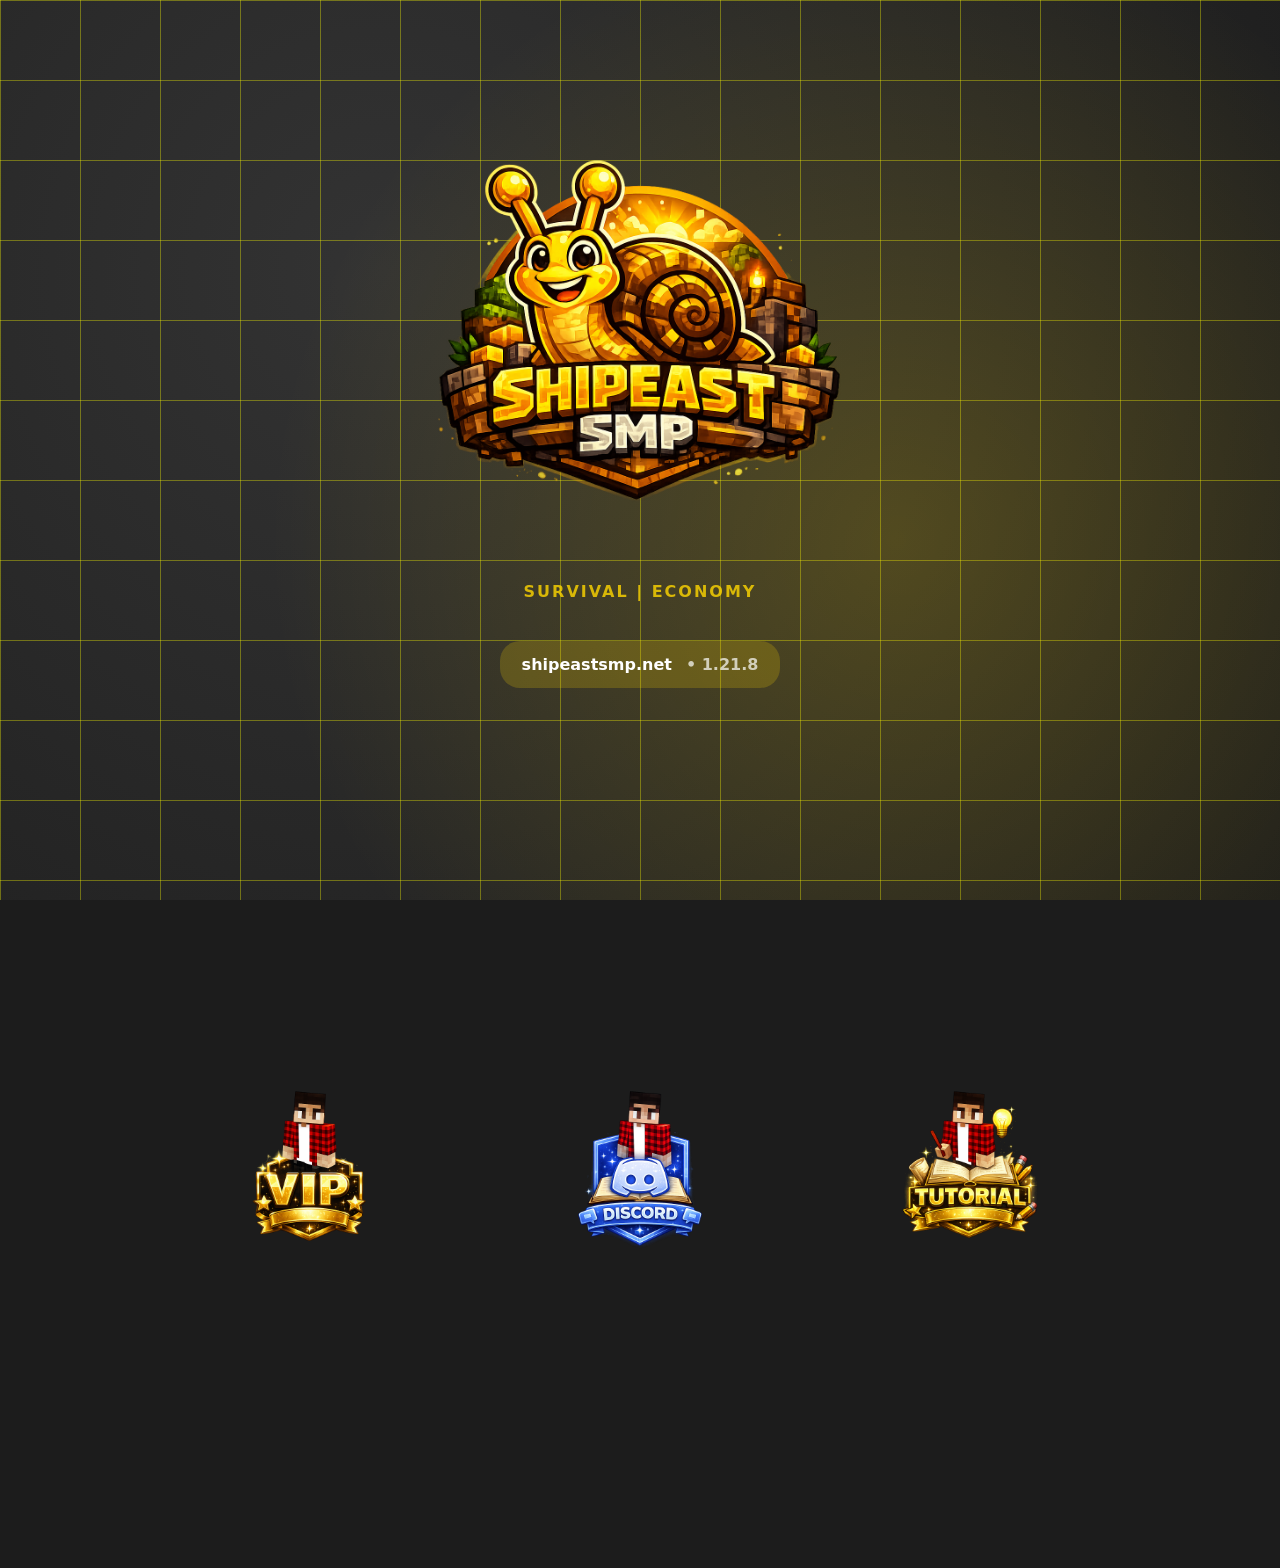
==== index.html @ 91d230ee "Refactor card styles and image handling in index.html Updated card styles for better responsiveness " ====
<!DOCTYPE html>
<html lang="cs">
<head>
<meta charset="UTF-8">
<meta name="viewport" content="width=device-width, initial-scale=1.0">
<title>Shipeast SMP</title>
<style>
*{box-sizing:border-box;margin:0;padding:0;font-family:Inter,system-ui,sans-serif}
body{min-height:100vh;background:#1c1c1c;overflow-y:auto}

/* ===== BACKGROUND ===== */
.bg{
 position:fixed;inset:0;
 background: linear-gradient(90deg,rgba(255,255,0,.35) 1px,transparent 1px), 
            linear-gradient(180deg,rgba(255,255,0,.35) 1px,transparent 1px),
            radial-gradient(circle at 30% 30%,#333,#1c1c1c);
 background-size:80px 80px,80px 80px,cover;
 animation:gridMove 25s linear infinite;
}
.bg::after{
 content:"";position:absolute;inset:0;
 background:radial-gradient(circle at 70% 60%,rgba(255,215,0,.2),transparent 60%);
 animation:pulse 6s ease-in-out infinite alternate;
}
@keyframes gridMove{
0%{background-position:0 0,0 0,center}
100%{background-position:400px 240px,240px 400px,center}
}
@keyframes pulse{from{opacity:.2}to{opacity:.5}}

/* ===== CENTER ===== */
.wrapper{
 position:relative;z-index:2; min-height:100%;
 display:flex; flex-direction:column;
 align-items:center; justify-content:flex-start; gap:40px;
 padding-top:120px;
}
.logo-wrapper {
 display: flex; flex-direction: column; align-items: center;
 animation: logoFloat 4.5s ease-in-out infinite;
}
.logo-wrapper img { width: clamp(320px, 45vw, 450px); height: auto; margin-bottom: 12px; }
.logo-wrapper small { font-size: 16px; font-weight: 600; letter-spacing: 2px; color: rgba(255,215,0,0.8); }
@keyframes logoFloat {0%,100%{transform:translateY(0)}50%{transform:translateY(-10px)}}
.server-box{ display:flex;gap:14px;align-items:center; padding:14px 22px; background:rgba(255,215,0,.2); border-radius:20px; font-weight:800; color:#fff; cursor:pointer; }
.server-box span{opacity:.7;font-weight:600}

/* ===== BUTTON GRID ===== */
.grid{ display:grid; grid-template-columns:repeat(3,1fr); gap:28px; max-width:960px; margin-top:40px; }
.card{
    height:800px; /* vyšší karta pro PC */
    border-radius:32px;
    display:flex;
    flex-direction:column;
    align-items:center;
    justify-content:center;
    cursor:pointer;
    transition:.4s cubic-bezier(.2,.8,.2,1);
}
.card:hover{transform:translateY(-14px)}
.card img{
    max-width:90%;   /* zvětšení obrázku v rámci karty */
    max-height:90%;
    object-fit:contain;
    border-radius:0;
}

/* ===== MOBILE ===== */
@media(max-width:900px){
 .grid{grid-template-columns:1fr}
 .card{height:300px;} /* původní výška pro mobil */
 .card img{max-width:100%; max-height:100%;} /* obrázek zachová původní velikost */
 .logo-wrapper img { width: 320px; }
 .logo-wrapper small { font-size: 14px; }
}
</style>
</head>
<body>
<div class="bg"></div>
<div class="wrapper">
 <div class="logo-wrapper">
  <img src="logo.png" alt="Shipeast SMP Logo">
  <small>SURVIVAL | ECONOMY</small>
 </div>
 <div class="server-box" onclick="copyIP()">
  shipeastsmp.net <span>• 1.21.8</span>
 </div>
 <div class="grid">
  <div class="card" onclick="location.href='vip.html'"><img src="vip.png" alt="VIP"></div>
  <div class="card" onclick="window.open('https://discord.gg/67RBYPmby','_blank')"><img src="dis.png" alt="Discord"></div>
  <div class="card" onclick="location.href='tut.html'"><img src="tut.png" alt="How to Join"></div>
 </div>
</div>
<script>
function copyIP(){
 const el=document.createElement('input');
 el.value='shipeastsmp.net';
 document.body.appendChild(el);
 el.select();
 document.execCommand('copy');
 document.body.removeChild(el);
}
</script>
</body>
</html>
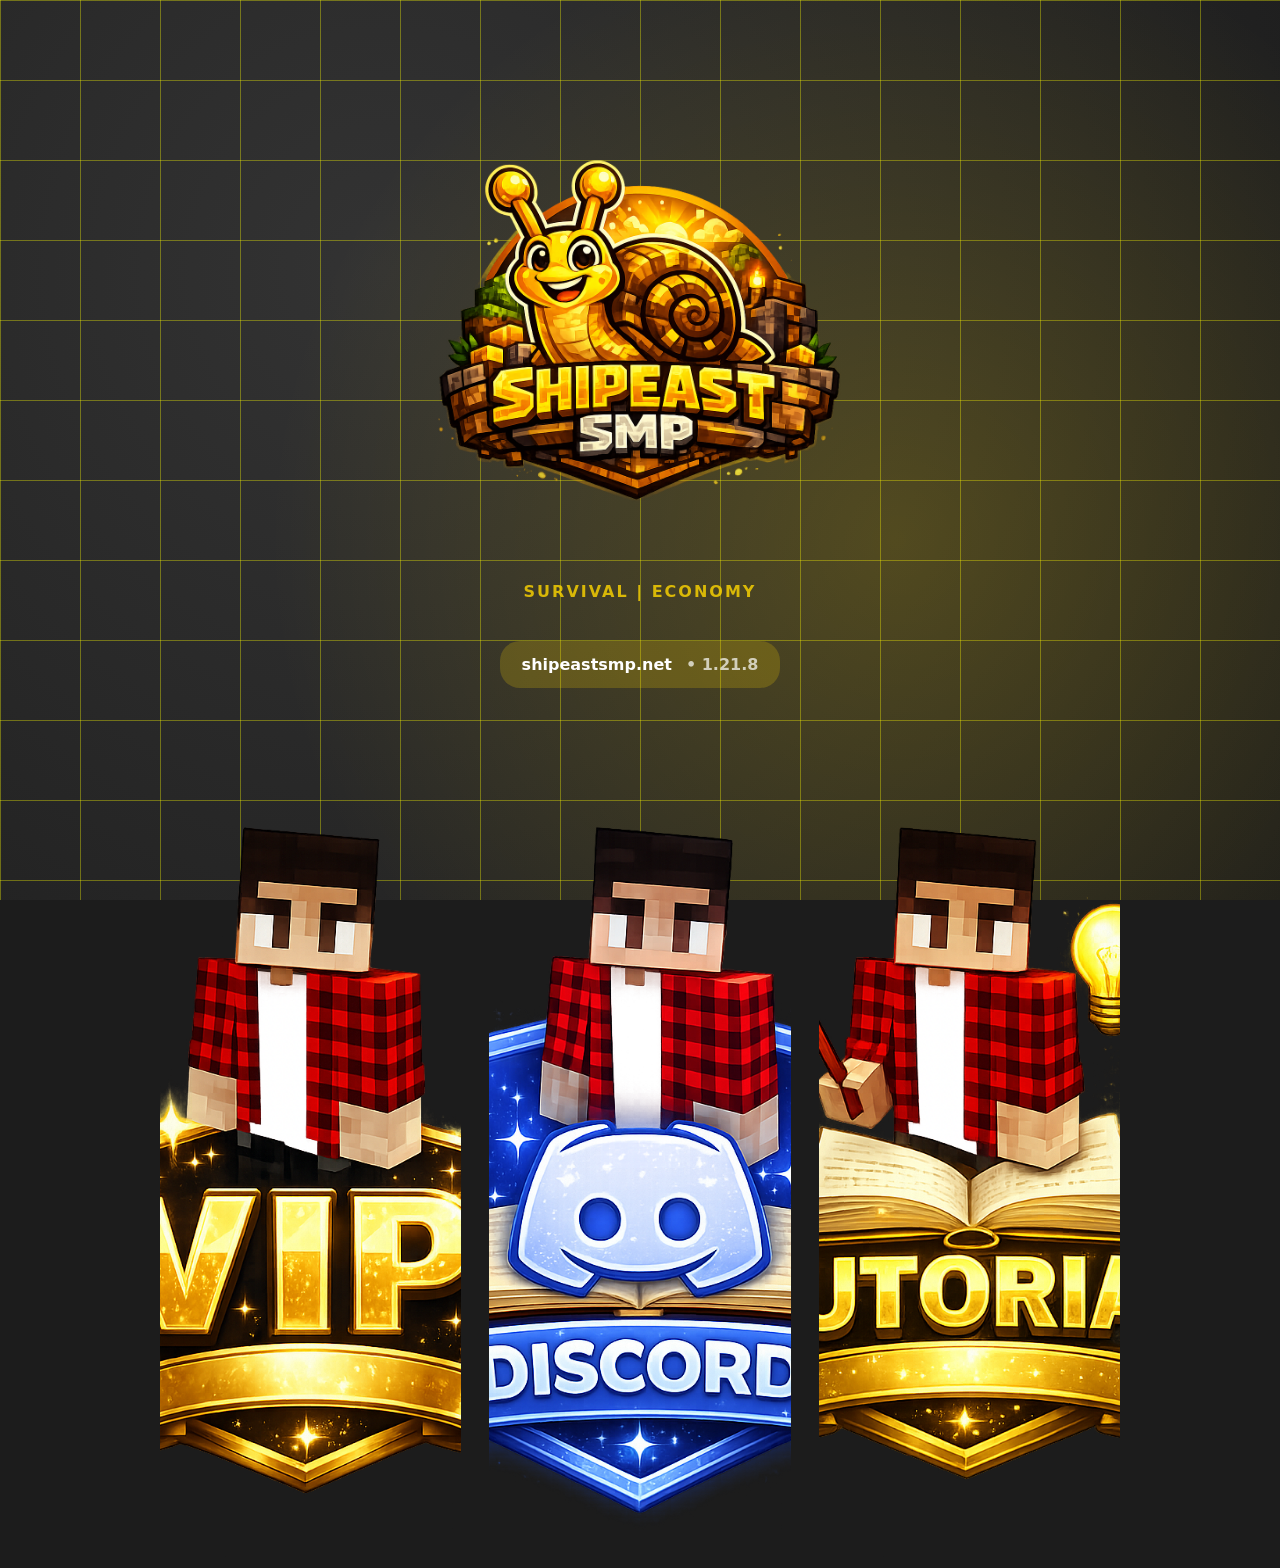
==== commit ef60d227: "Update card image styles for responsiveness" ====
--- a/index.html
+++ b/index.html
@@ -58,11 +58,11 @@
     transition:.4s cubic-bezier(.2,.8,.2,1);
 }
 .card:hover{transform:translateY(-14px)}
-.card img{
-    max-width:90%;   /* zvětšení obrázku v rámci karty */
-    max-height:90%;
-    object-fit:contain;
-    border-radius:0;
+.card img {
+    width: 100%;
+    height: 100%;
+    object-fit: cover;
+    border-radius: 0;
 }
 
 /* ===== MOBILE ===== */
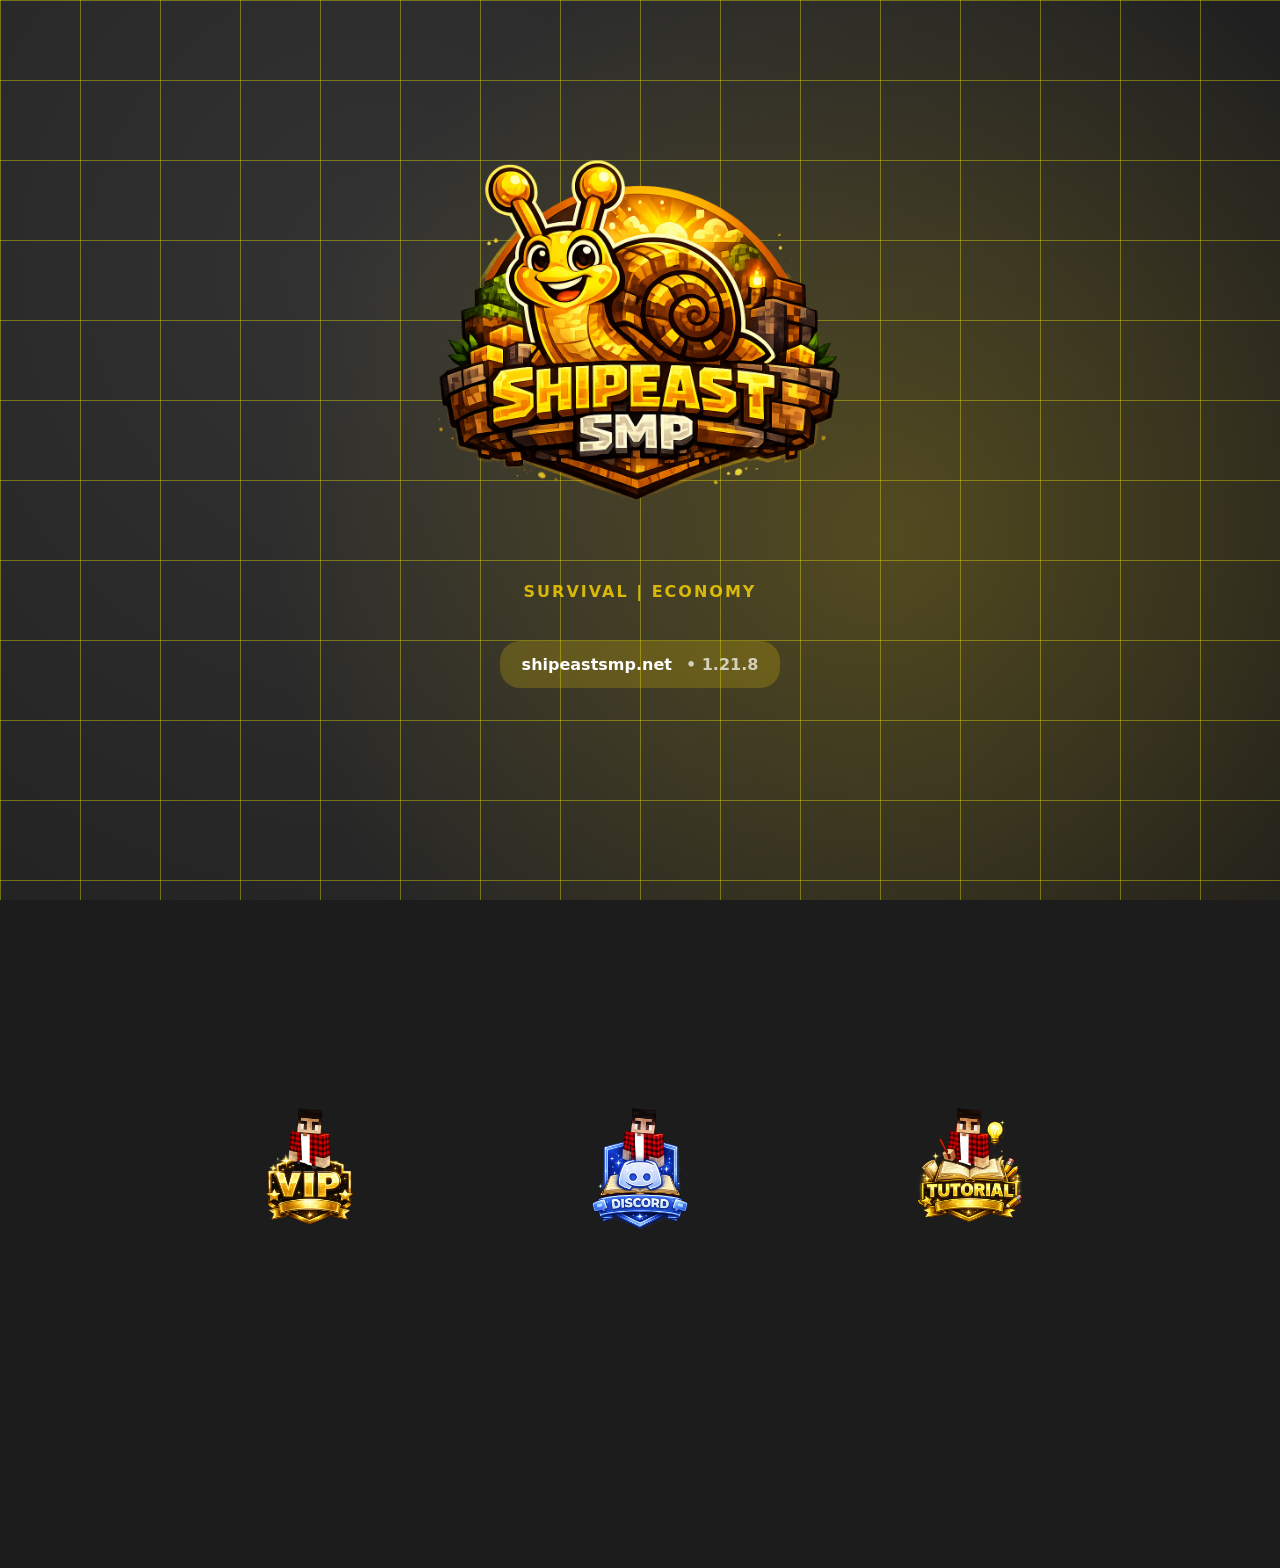
==== commit bec37e30: "Change card image size to 70% width and auto height Adjust image dimensions in card styling." ====
--- a/index.html
+++ b/index.html
@@ -59,8 +59,8 @@
 }
 .card:hover{transform:translateY(-14px)}
 .card img {
-    width: 100%;
-    height: 100%;
+    width: 70%;
+    height: auto%;
     object-fit: cover;
     border-radius: 0;
 }
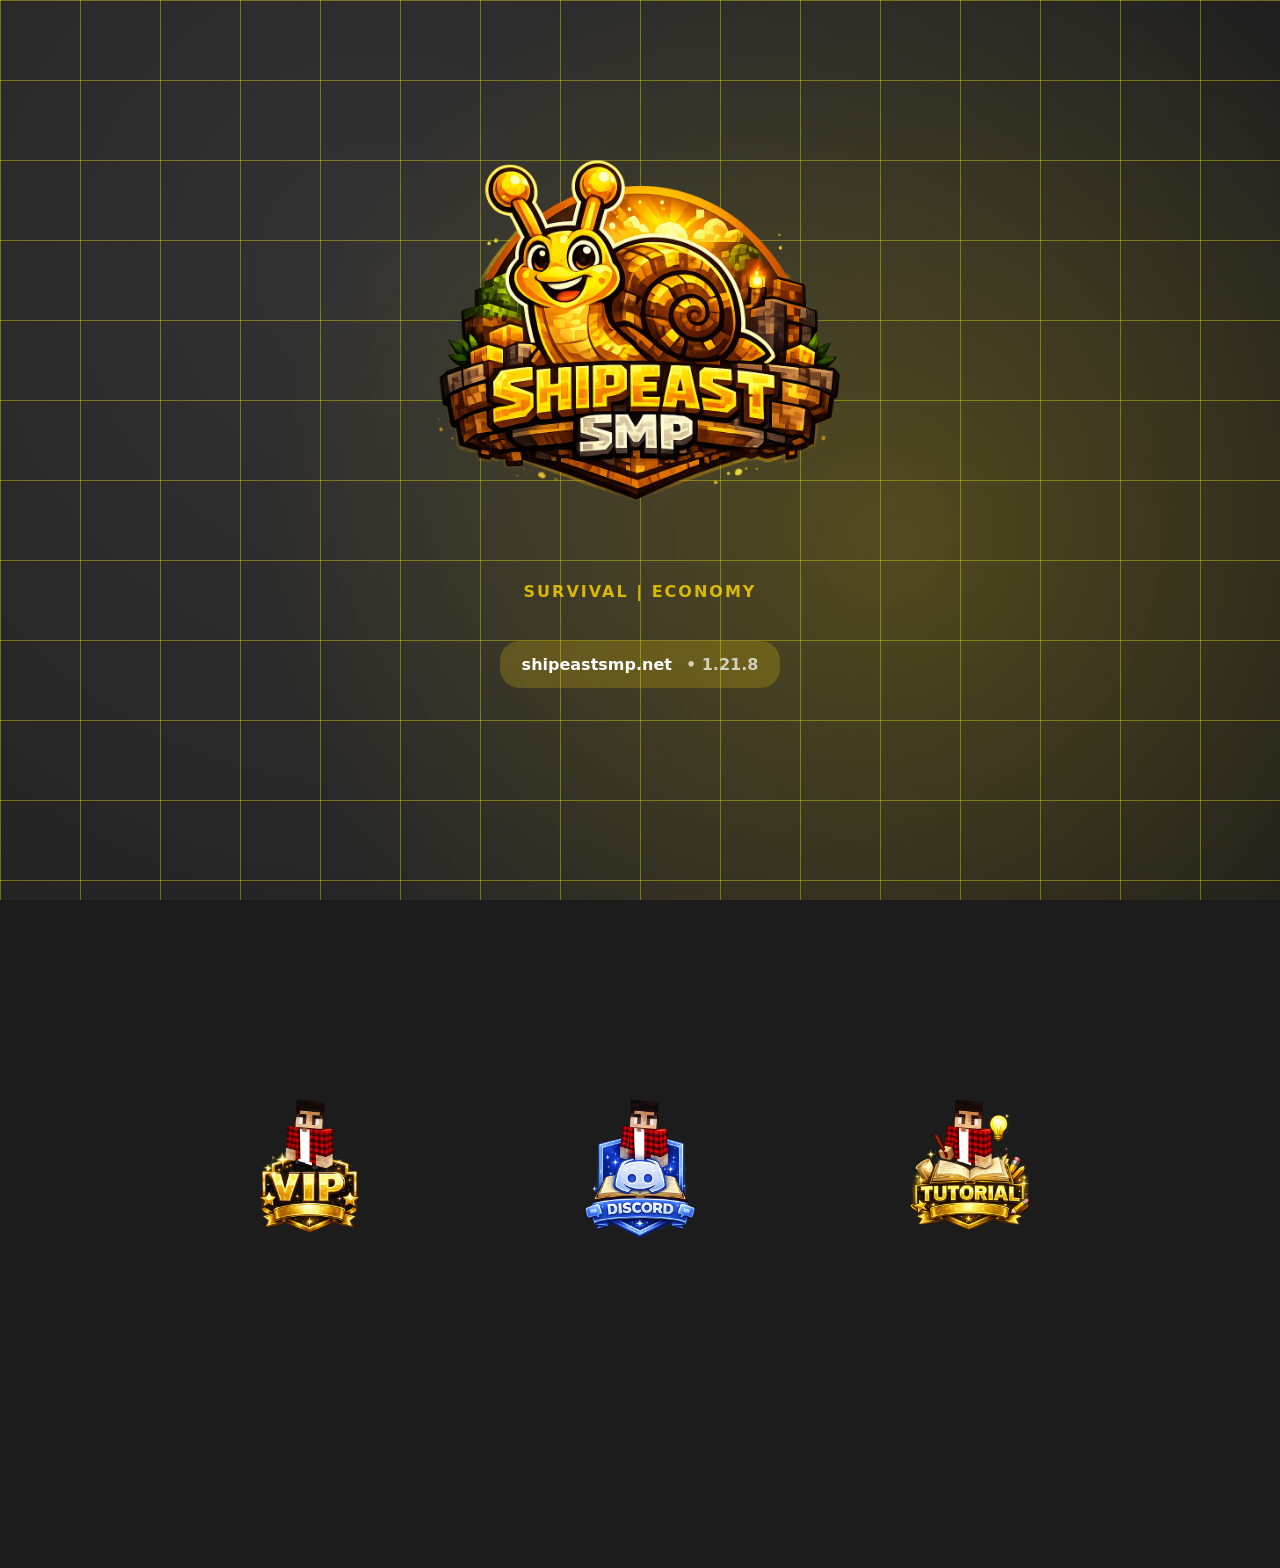
==== commit b8e2edde: "Increase card image width from 70% to 80%" ====
--- a/index.html
+++ b/index.html
@@ -59,7 +59,7 @@
 }
 .card:hover{transform:translateY(-14px)}
 .card img {
-    width: 70%;
+    width: 80%;
     height: auto%;
     object-fit: cover;
     border-radius: 0;
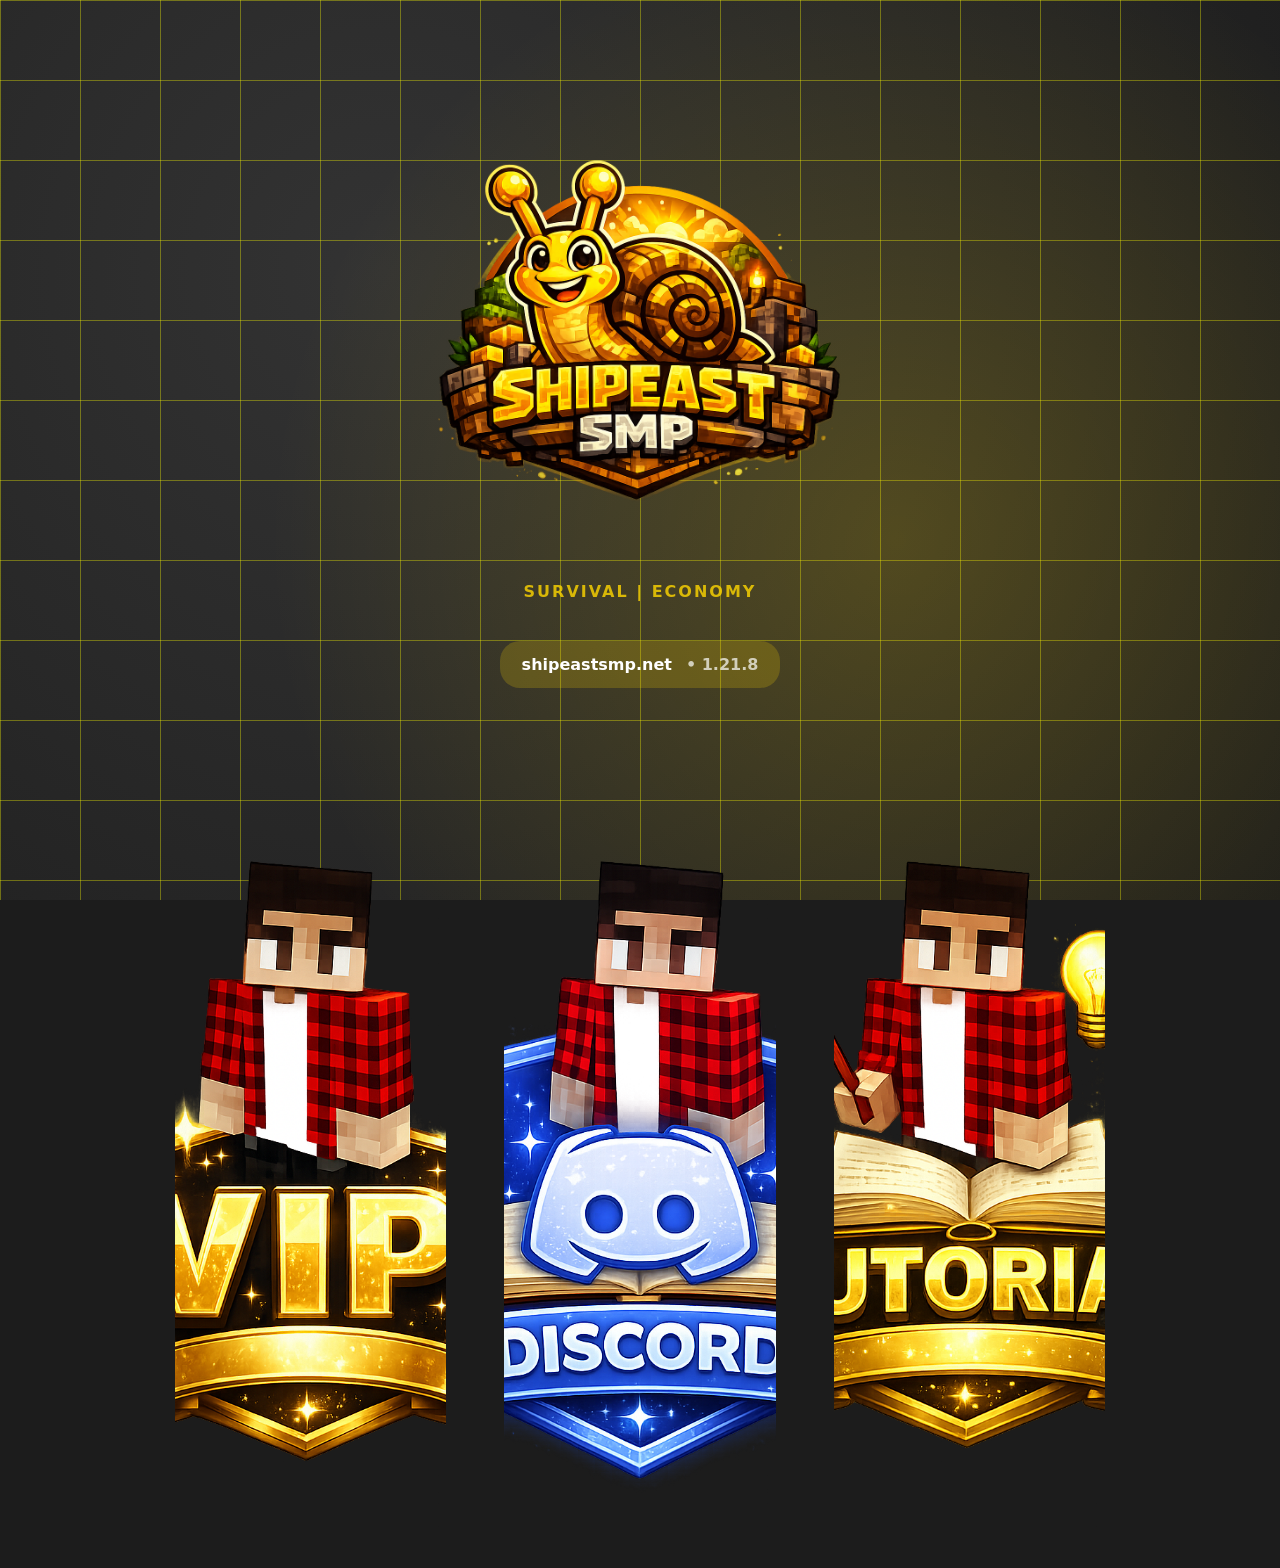
==== commit 436031a4: "Adjust image dimensions in card styling" ====
--- a/index.html
+++ b/index.html
@@ -59,8 +59,8 @@
 }
 .card:hover{transform:translateY(-14px)}
 .card img {
-    width: 80%;
-    height: auto%;
+    width: 90%;
+    height: 90%;
     object-fit: cover;
     border-radius: 0;
 }
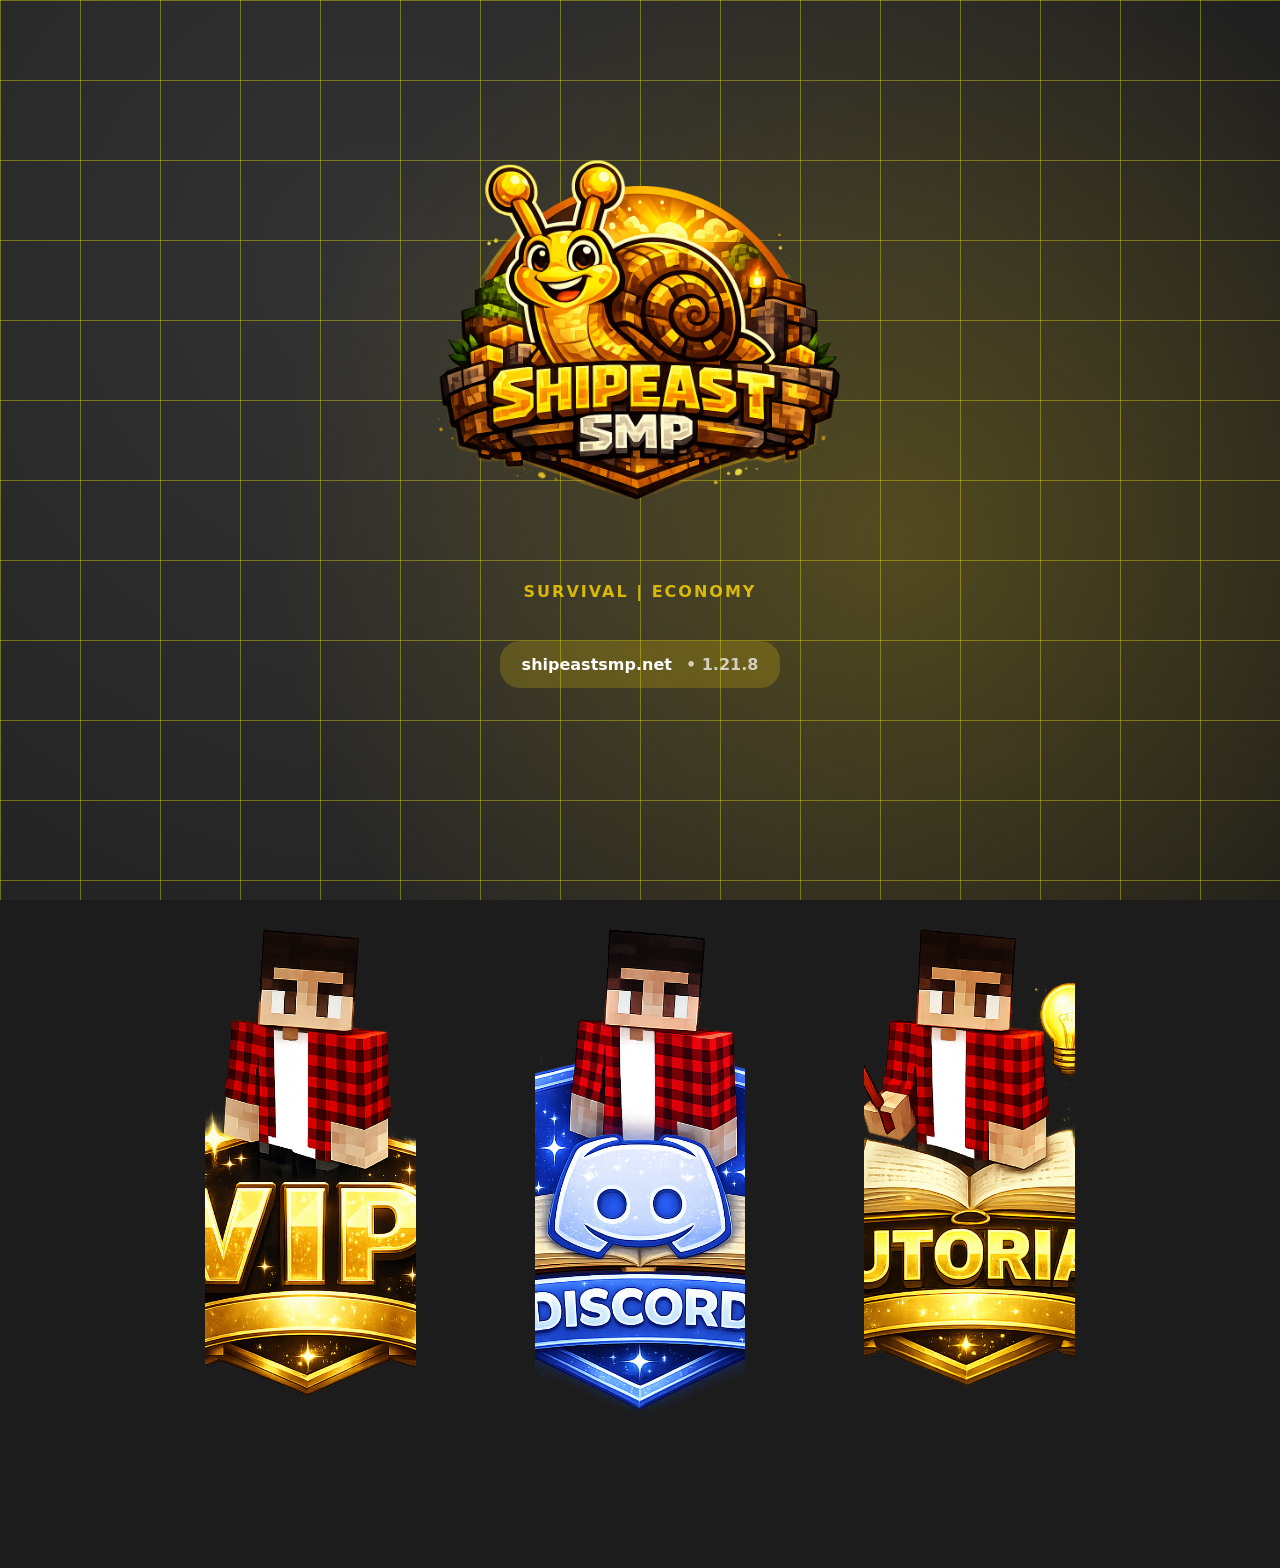
==== commit 8ecd75f9: "Adjust card image dimensions to 70%" ====
--- a/index.html
+++ b/index.html
@@ -59,8 +59,8 @@
 }
 .card:hover{transform:translateY(-14px)}
 .card img {
-    width: 90%;
-    height: 90%;
+    width: 70%;
+    height: 70%;
     object-fit: cover;
     border-radius: 0;
 }
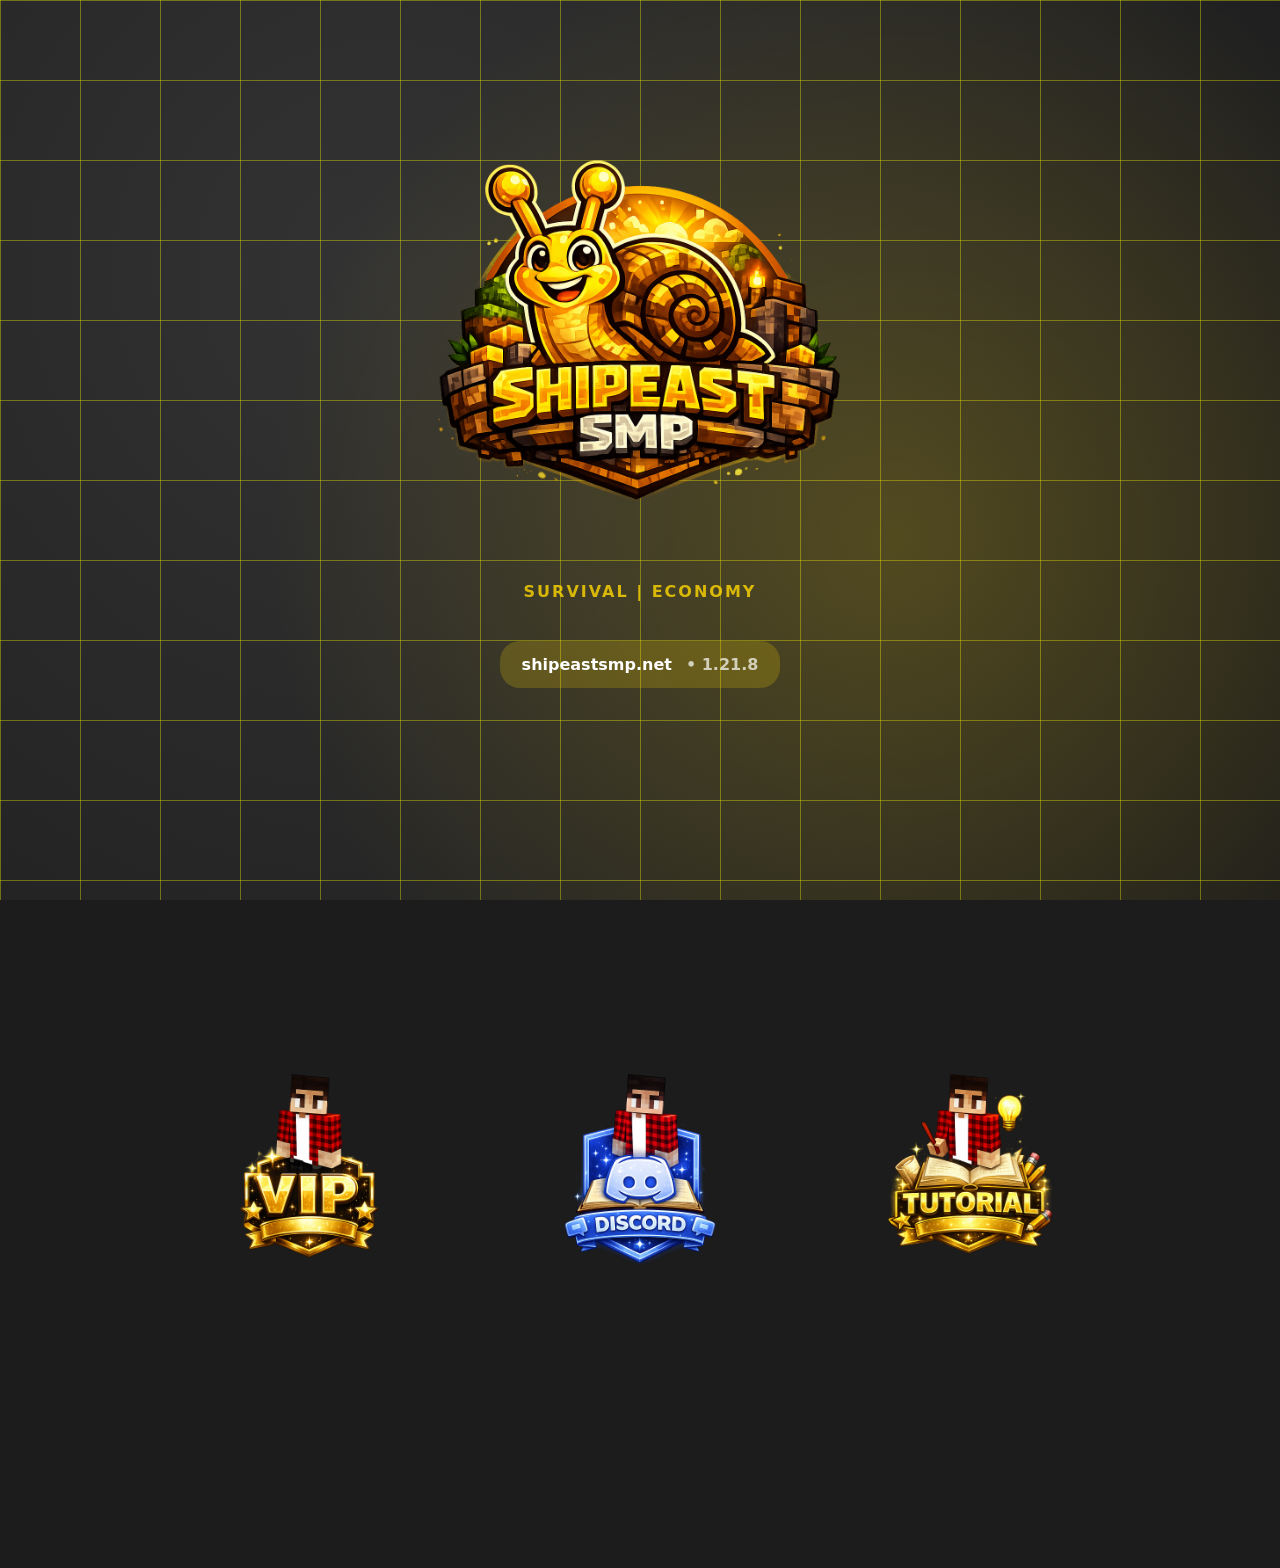
==== commit 60bbea98: "Adjust card image dimensions for better display" ====
--- a/index.html
+++ b/index.html
@@ -59,8 +59,8 @@
 }
 .card:hover{transform:translateY(-14px)}
 .card img {
-    width: 70%;
-    height: 70%;
+    width: 110%;
+    height: auto;
     object-fit: cover;
     border-radius: 0;
 }
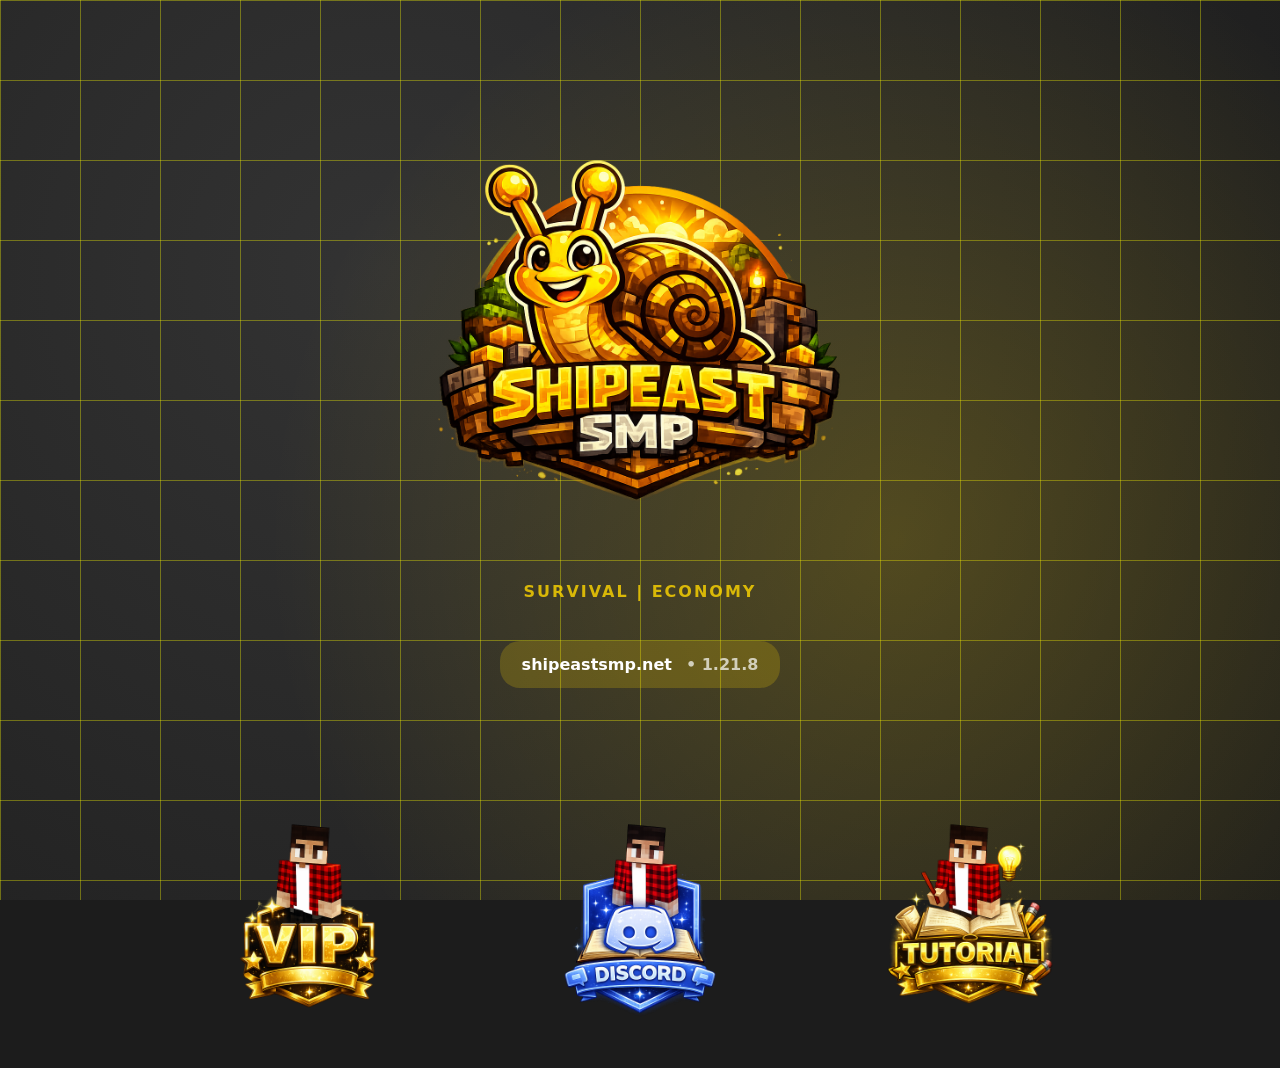
==== commit 322dd4fd: "Reduce card height from 800px to 300px" ====
--- a/index.html
+++ b/index.html
@@ -48,7 +48,7 @@
 /* ===== BUTTON GRID ===== */
 .grid{ display:grid; grid-template-columns:repeat(3,1fr); gap:28px; max-width:960px; margin-top:40px; }
 .card{
-    height:800px; /* vyšší karta pro PC */
+    height:300px; /* vyšší karta pro PC */
     border-radius:32px;
     display:flex;
     flex-direction:column;
